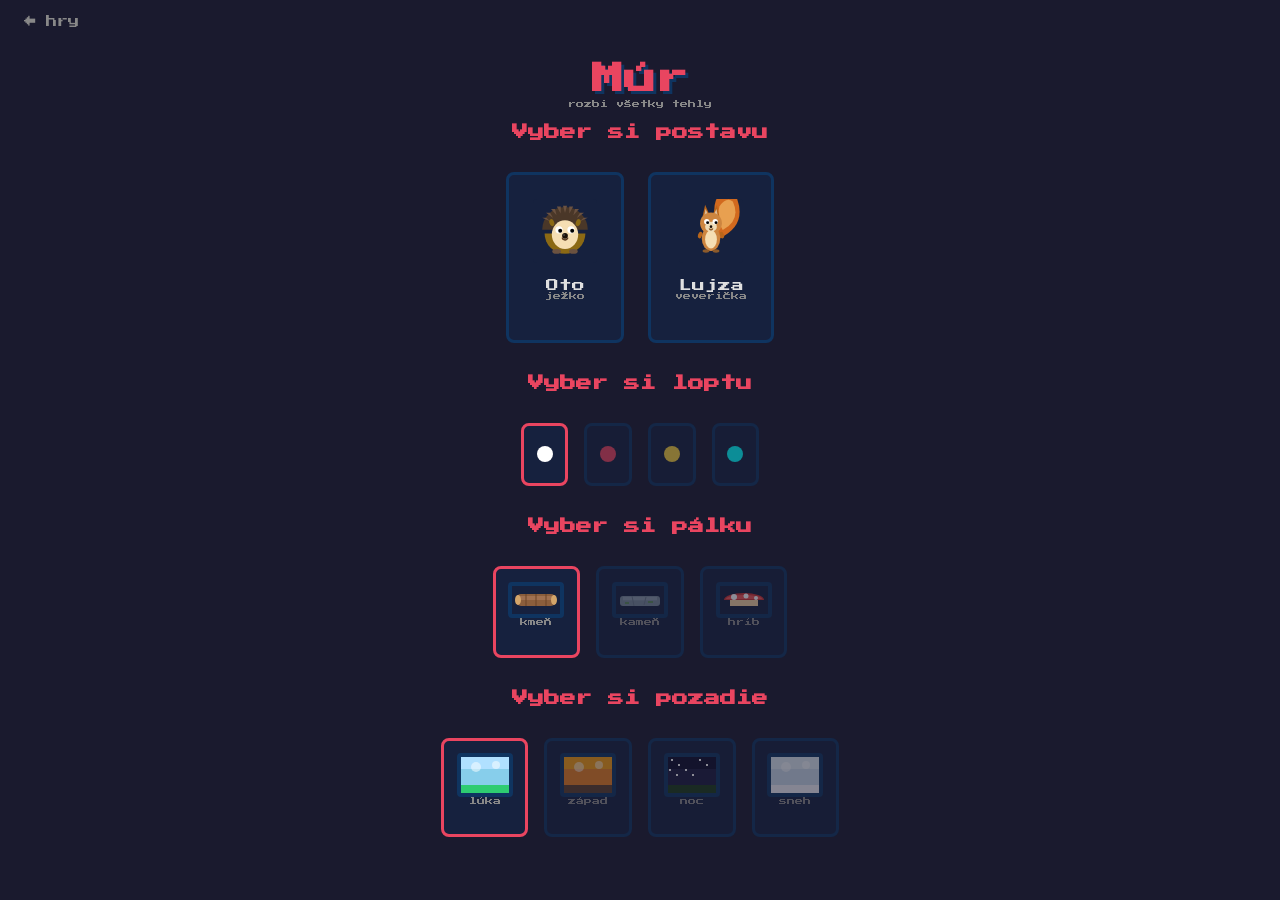
==== bricks.html @ 4e9477b6 "Slower ball with gradual speed increase, 3 paddle styles Ball starts at 2.5 speed (was 4) and increa" ====
<!DOCTYPE html>
<html lang="sk">
<head>
    <meta charset="UTF-8">
    <meta name="viewport" content="width=device-width, initial-scale=1.0">
    <title>Múr - Oto & Lujza</title>
    <link rel="icon" type="image/svg+xml" href="/static/favicon.svg">
    <link rel="stylesheet" href="/static/css/style.css">
</head>
<body>
    <a href="/" style="position:absolute; top:1rem; left:1.5rem; color:#888; text-decoration:none; font-size:0.7rem; font-family:'Press Start 2P',monospace;" onmouseover="this.style.color='#e94560'" onmouseout="this.style.color='#888'">&larr; hry</a>
    <h1>Múr</h1>
    <p class="subtitle">rozbi všetky tehly</p>

    <div id="char-select">
        <h2>Vyber si postavu</h2>
        <div class="char-options">
            <div class="char-option" onclick="selectCharacter('oto')">
                <canvas id="oto-preview"></canvas>
                <div class="name">Oto</div>
                <div class="subtitle">ježko</div>
            </div>
            <div class="char-option" onclick="selectCharacter('lujza')">
                <canvas id="lujza-preview"></canvas>
                <div class="name">Lujza</div>
                <div class="subtitle">veverička</div>
            </div>
        </div>

        <h2 class="fruit-title">Vyber si loptu</h2>
        <div class="fruit-options">
            <div class="fruit-option active" onclick="selectBallColor('white', this)">
                <div style="width:16px;height:16px;border-radius:50%;background:#fff;margin:8px auto;"></div>
            </div>
            <div class="fruit-option" onclick="selectBallColor('red', this)">
                <div style="width:16px;height:16px;border-radius:50%;background:#e94560;margin:8px auto;"></div>
            </div>
            <div class="fruit-option" onclick="selectBallColor('yellow', this)">
                <div style="width:16px;height:16px;border-radius:50%;background:#f4d03f;margin:8px auto;"></div>
            </div>
            <div class="fruit-option" onclick="selectBallColor('cyan', this)">
                <div style="width:16px;height:16px;border-radius:50%;background:#0ff;margin:8px auto;"></div>
            </div>
        </div>

        <h2 class="fruit-title">Vyber si pálku</h2>
        <div class="fruit-options">
            <div class="fruit-option active" onclick="selectPaddle('log', this)">
                <canvas id="paddle-log-preview"></canvas>
                <div class="subtitle">kmeň</div>
            </div>
            <div class="fruit-option" onclick="selectPaddle('stone', this)">
                <canvas id="paddle-stone-preview"></canvas>
                <div class="subtitle">kameň</div>
            </div>
            <div class="fruit-option" onclick="selectPaddle('mushroom', this)">
                <canvas id="paddle-mushroom-preview"></canvas>
                <div class="subtitle">hríb</div>
            </div>
        </div>

        <h2 class="fruit-title">Vyber si pozadie</h2>
        <div class="fruit-options">
            <div class="fruit-option active" onclick="selectBg('meadow', this)">
                <canvas id="bg-meadow-preview"></canvas>
                <div class="subtitle">lúka</div>
            </div>
            <div class="fruit-option" onclick="selectBg('sunset', this)">
                <canvas id="bg-sunset-preview"></canvas>
                <div class="subtitle">západ</div>
            </div>
            <div class="fruit-option" onclick="selectBg('night', this)">
                <canvas id="bg-night-preview"></canvas>
                <div class="subtitle">noc</div>
            </div>
            <div class="fruit-option" onclick="selectBg('snow', this)">
                <canvas id="bg-snow-preview"></canvas>
                <div class="subtitle">sneh</div>
            </div>
        </div>
    </div>

    <div id="game-screen" style="display:none; position:relative;">
        <div id="hud">
            <div>Skóre: <span id="score">0</span></div>
            <div id="lives">❤❤❤</div>
        </div>
        <canvas id="game"></canvas>
        <div id="mobile-controls">
            <button id="btn-left">&#9664;</button>
            <button id="btn-right">&#9654;</button>
        </div>
        <div id="game-over">
            <h2 id="end-title">Koniec hry!</h2>
            <div class="score">Skóre: <span id="final-score">0</span></div>
            <button onclick="startGame()">Hrať znova</button>
            <button onclick="backToSelect()">Zmeniť postavu</button>
        </div>
    </div>

    <script src="/static/js/sprites.js"></script>
    <script src="/static/js/sounds.js"></script>
    <script>
    const W = 480, H = 640;
    const PADDLE_W = 80, PADDLE_H = 14;
    const CHAR_SIZE = 40;
    const GROUND_H = 30;
    const PADDLE_Y = H - GROUND_H - CHAR_SIZE - PADDLE_H + 6;
    const BALL_R = 6;
    const BRICK_ROWS = 6, BRICK_COLS = 10;
    const BRICK_W = W / BRICK_COLS - 2, BRICK_H = 18;
    const BRICK_PAD = 2, BRICK_TOP = 40;
    const ROW_COLORS = ['#e94560', '#f39c12', '#f4d03f', '#2ecc71', '#3498db', '#9b59b6'];
    const BALL_SPEED_START = 2.5;
    const BALL_SPEED_INCREMENT = 0.0003;
    let ballSpeed;

    const BG_THEMES = {
        meadow: { sky: '#87CEEB', skyTop: '#B0E0FF', ground: '#2ecc71', groundLine: '#27ae60', tufts: '#1e8449', clouds: true },
        sunset: { sky: '#e67e22', skyTop: '#f39c12', ground: '#5a3e2b', groundLine: '#4a2e1b', tufts: '#3a2010', clouds: true },
        night: { sky: '#1a1a3e', skyTop: '#0d0d2b', ground: '#1a3a1a', groundLine: '#0f2a0f', tufts: '#0a200a', stars: true },
        snow: { sky: '#c8d8e8', skyTop: '#dce8f0', ground: '#f0f0f5', groundLine: '#dde0e8', tufts: '#c8ccd5', clouds: true },
    };
    const BALL_COLORS_MAP = { white: '#fff', red: '#e94560', yellow: '#f4d03f', cyan: '#0ff' };

    let canvas, ctx;
    let character = null;
    let ballColorChoice = 'white';
    let paddleStyle = 'log';
    let bgMode = 'meadow';
    let paddleX, ballX, ballY, ballDX, ballDY;
    let bricks, score, lives, running, animFrame;
    let keys = {};

    function init() {
        canvas = document.getElementById('game');
        ctx = canvas.getContext('2d');
        canvas.width = W;
        canvas.height = H;

        document.addEventListener('keydown', e => {
            keys[e.key] = true;
            if (e.key === 'Escape' && running) endGame(false);
        });
        document.addEventListener('keyup', e => keys[e.key] = false);

        const leftBtn = document.getElementById('btn-left');
        const rightBtn = document.getElementById('btn-right');
        leftBtn.addEventListener('touchstart', e => { e.preventDefault(); keys['ArrowLeft'] = true; });
        leftBtn.addEventListener('touchend', e => { e.preventDefault(); keys['ArrowLeft'] = false; });
        leftBtn.addEventListener('touchcancel', () => keys['ArrowLeft'] = false);
        rightBtn.addEventListener('touchstart', e => { e.preventDefault(); keys['ArrowRight'] = true; });
        rightBtn.addEventListener('touchend', e => { e.preventDefault(); keys['ArrowRight'] = false; });
        rightBtn.addEventListener('touchcancel', () => keys['ArrowRight'] = false);
        document.addEventListener('touchend', () => {
            if (!leftBtn.matches(':active')) keys['ArrowLeft'] = false;
            if (!rightBtn.matches(':active')) keys['ArrowRight'] = false;
        });

        setupPreviews();
    }

    function setupPreviews() {
        const otoC = document.getElementById('oto-preview');
        otoC.width = 64; otoC.height = 64;
        drawOto(otoC.getContext('2d'), 8, 8, 48);

        const lujzaC = document.getElementById('lujza-preview');
        lujzaC.width = 64; lujzaC.height = 64;
        drawLujza(lujzaC.getContext('2d'), 8, 8, 48);

        // Paddle previews
        const paddlePreviews = { 'paddle-log-preview': 'log', 'paddle-stone-preview': 'stone', 'paddle-mushroom-preview': 'mushroom' };
        for (const [id, style] of Object.entries(paddlePreviews)) {
            const c = document.getElementById(id);
            if (!c) continue;
            const cx = c.getContext('2d'); c.width = 48; c.height = 28;
            drawPaddleStyle(cx, 4, 8, 40, 12, style);
        }

        for (const [id, theme] of Object.entries(BG_THEMES)) {
            const c = document.getElementById('bg-' + id + '-preview');
            if (!c) continue;
            const cx = c.getContext('2d');
            c.width = 48; c.height = 36;
            cx.fillStyle = theme.sky; cx.fillRect(0, 0, 48, 36);
            cx.fillStyle = theme.skyTop; cx.fillRect(0, 0, 48, 12);
            cx.fillStyle = theme.ground; cx.fillRect(0, 28, 48, 8);
            if (theme.stars) { cx.fillStyle = '#fff'; for (let i = 0; i < 8; i++) cx.fillRect((i*7+3)%44, (i*5+2)%20, 2, 2); }
            if (theme.clouds) { cx.fillStyle = 'rgba(255,255,255,0.5)'; cx.beginPath(); cx.arc(15,10,5,0,Math.PI*2); cx.fill(); cx.beginPath(); cx.arc(35,8,4,0,Math.PI*2); cx.fill(); }
        }
    }

    function selectCharacter(c) {
        initAudio();
        character = c;
        document.getElementById('char-select').style.display = 'none';
        document.getElementById('game-screen').style.display = 'block';
        startGame();
    }

    function selectBallColor(c, el) {
        ballColorChoice = c;
        el.parentElement.querySelectorAll('.fruit-option').forEach(o => o.classList.remove('active'));
        el.classList.add('active');
    }

    function selectPaddle(s, el) {
        paddleStyle = s;
        el.parentElement.querySelectorAll('.fruit-option').forEach(o => o.classList.remove('active'));
        el.classList.add('active');
    }

    function selectBg(m, el) {
        bgMode = m;
        el.parentElement.querySelectorAll('.fruit-option').forEach(o => o.classList.remove('active'));
        el.classList.add('active');
    }

    function backToSelect() {
        running = false;
        if (animFrame) cancelAnimationFrame(animFrame);
        document.getElementById('game-over').style.display = 'none';
        document.getElementById('game-screen').style.display = 'none';
        document.getElementById('char-select').style.display = 'block';
    }

    function startGame() {
        paddleX = W / 2 - PADDLE_W / 2;
        ballX = W / 2;
        ballY = PADDLE_Y - BALL_R - 1;
        const angle = (-0.5 + Math.random()) * 0.8 - Math.PI / 2;
        ballDX = Math.cos(angle) * ballSpeed;
        ballDY = Math.sin(angle) * ballSpeed;
        score = 0; lives = 3; ballSpeed = BALL_SPEED_START;
        bricks = [];
        for (let row = 0; row < BRICK_ROWS; row++) {
            for (let col = 0; col < BRICK_COLS; col++) {
                bricks.push({
                    x: col * (BRICK_W + BRICK_PAD) + BRICK_PAD,
                    y: BRICK_TOP + row * (BRICK_H + BRICK_PAD),
                    w: BRICK_W, h: BRICK_H,
                    color: ROW_COLORS[row], alive: true,
                    points: (BRICK_ROWS - row) * 10,
                });
            }
        }
        running = true;
        document.getElementById('game-over').style.display = 'none';
        updateHUD();
        if (animFrame) cancelAnimationFrame(animFrame);
        animFrame = requestAnimationFrame(loop);
    }

    function updateHUD() {
        document.getElementById('score').textContent = score;
        document.getElementById('lives').textContent = '❤'.repeat(lives);
    }

    function loop() {
        if (!running) return;
        update();
        draw();
        animFrame = requestAnimationFrame(loop);
    }

    function update() {
        const speed = 7;
        if (keys['ArrowLeft'] || keys['a']) paddleX = Math.max(0, paddleX - speed);
        if (keys['ArrowRight'] || keys['d']) paddleX = Math.min(W - PADDLE_W, paddleX + speed);

        ballSpeed += BALL_SPEED_INCREMENT;
        // Normalize and apply current speed
        const mag = Math.sqrt(ballDX * ballDX + ballDY * ballDY);
        if (mag > 0) { ballDX = (ballDX / mag) * ballSpeed; ballDY = (ballDY / mag) * ballSpeed; }
        ballX += ballDX; ballY += ballDY;

        if (ballX - BALL_R <= 0) { ballX = BALL_R; ballDX = Math.abs(ballDX); }
        if (ballX + BALL_R >= W) { ballX = W - BALL_R; ballDX = -Math.abs(ballDX); }
        if (ballY - BALL_R <= 0) { ballY = BALL_R; ballDY = Math.abs(ballDY); }

        if (ballDY > 0 && ballY + BALL_R >= PADDLE_Y && ballY + BALL_R <= PADDLE_Y + PADDLE_H + 4 &&
            ballX >= paddleX && ballX <= paddleX + PADDLE_W) {
            ballDY = -Math.abs(ballDY);
            ballDX = ((ballX - paddleX) / PADDLE_W - 0.5) * 6;
            ballY = PADDLE_Y - BALL_R;
            playCatch();
        }

        if (ballY - BALL_R > H) {
            lives--; updateHUD(); playDrop();
            if (lives <= 0) { endGame(false); return; }
            ballX = paddleX + PADDLE_W / 2;
            ballY = PADDLE_Y - BALL_R - 1;
            const angle = (-0.5 + Math.random()) * 0.8 - Math.PI / 2;
            ballDX = Math.cos(angle) * ballSpeed;
            ballDY = Math.sin(angle) * ballSpeed;
        }

        let allDead = true;
        for (const b of bricks) {
            if (!b.alive) continue;
            allDead = false;
            if (ballX + BALL_R > b.x && ballX - BALL_R < b.x + b.w &&
                ballY + BALL_R > b.y && ballY - BALL_R < b.y + b.h) {
                b.alive = false; score += b.points; updateHUD(); playCatch();
                const ox = Math.min(ballX + BALL_R - b.x, b.x + b.w - (ballX - BALL_R));
                const oy = Math.min(ballY + BALL_R - b.y, b.y + b.h - (ballY - BALL_R));
                if (ox < oy) ballDX = -ballDX; else ballDY = -ballDY;
                break;
            }
        }
        if (allDead) endGame(true);
    }

    function drawPaddleStyle(ctx, x, y, w, h, style) {
        if (style === 'log') {
            // Tree trunk / log
            ctx.fillStyle = '#8B5E3C';
            ctx.beginPath(); ctx.roundRect(x, y, w, h, 5); ctx.fill();
            ctx.fillStyle = '#A07050';
            ctx.fillRect(x + 3, y + 2, w - 6, h / 3);
            // Bark lines
            ctx.strokeStyle = '#6B4226'; ctx.lineWidth = 1;
            ctx.beginPath(); ctx.moveTo(x + w * 0.25, y); ctx.lineTo(x + w * 0.25, y + h); ctx.stroke();
            ctx.beginPath(); ctx.moveTo(x + w * 0.5, y); ctx.lineTo(x + w * 0.5, y + h); ctx.stroke();
            ctx.beginPath(); ctx.moveTo(x + w * 0.75, y); ctx.lineTo(x + w * 0.75, y + h); ctx.stroke();
            // Ring on ends
            ctx.fillStyle = '#D4A56A';
            ctx.beginPath(); ctx.ellipse(x + 2, y + h / 2, 3, h / 2 - 1, 0, 0, Math.PI * 2); ctx.fill();
            ctx.beginPath(); ctx.ellipse(x + w - 2, y + h / 2, 3, h / 2 - 1, 0, 0, Math.PI * 2); ctx.fill();
        } else if (style === 'stone') {
            // Flat stone slab
            ctx.fillStyle = '#778899';
            ctx.beginPath(); ctx.roundRect(x, y + 2, w, h - 2, 3); ctx.fill();
            ctx.fillStyle = '#8a9aaa';
            ctx.fillRect(x + 3, y + 3, w - 6, (h - 2) / 3);
            // Cracks
            ctx.strokeStyle = '#667788'; ctx.lineWidth = 1;
            ctx.beginPath(); ctx.moveTo(x + w * 0.3, y + 2); ctx.lineTo(x + w * 0.35, y + h); ctx.stroke();
            ctx.beginPath(); ctx.moveTo(x + w * 0.65, y + 3); ctx.lineTo(x + w * 0.6, y + h - 1); ctx.stroke();
            // Moss spots
            ctx.fillStyle = '#5a8a5a';
            ctx.fillRect(x + 5, y + h - 4, 4, 2);
            ctx.fillRect(x + w - 12, y + h - 5, 5, 2);
        } else if (style === 'mushroom') {
            // Mushroom cap (wide, flat)
            ctx.fillStyle = '#cc3333';
            ctx.beginPath();
            ctx.ellipse(x + w / 2, y + h / 2, w / 2, h / 2 + 1, 0, Math.PI, 0);
            ctx.fill();
            ctx.fillStyle = '#ee5555';
            ctx.beginPath();
            ctx.ellipse(x + w / 2, y + h / 2 - 1, w / 2 - 2, h / 3, 0, Math.PI, 0);
            ctx.fill();
            // White spots
            ctx.fillStyle = '#fff';
            ctx.beginPath(); ctx.arc(x + w * 0.25, y + 3, 3, 0, Math.PI * 2); ctx.fill();
            ctx.beginPath(); ctx.arc(x + w * 0.55, y + 2, 2.5, 0, Math.PI * 2); ctx.fill();
            ctx.beginPath(); ctx.arc(x + w * 0.8, y + 4, 2, 0, Math.PI * 2); ctx.fill();
            // Bottom (gills)
            ctx.fillStyle = '#f0d0a0';
            ctx.fillRect(x + w * 0.15, y + h / 2, w * 0.7, h / 2);
        }
    }

    function drawCloud(ctx, x, y, size) {
        ctx.beginPath();
        ctx.arc(x, y, size * 0.4, 0, Math.PI * 2);
        ctx.arc(x + size * 0.3, y - size * 0.15, size * 0.35, 0, Math.PI * 2);
        ctx.arc(x + size * 0.6, y, size * 0.3, 0, Math.PI * 2);
        ctx.fill();
    }

    function draw() {
        const bg = BG_THEMES[bgMode] || BG_THEMES.meadow;

        ctx.fillStyle = bg.sky; ctx.fillRect(0, 0, W, H);
        ctx.fillStyle = bg.skyTop; ctx.fillRect(0, 0, W, H / 4);

        if (bg.stars) {
            ctx.fillStyle = '#fff';
            for (let i = 0; i < 40; i++) ctx.fillRect((i*97+13)%W, (i*53+7)%(H-100), 2, 2);
        }
        if (bg.clouds) {
            ctx.fillStyle = bgMode === 'sunset' ? 'rgba(255,255,255,0.3)' : bgMode === 'snow' ? 'rgba(255,255,255,0.6)' : '#fff';
            drawCloud(ctx, 50, 60, 50); drawCloud(ctx, 250, 30, 40); drawCloud(ctx, 400, 70, 35);
        }

        ctx.fillStyle = bg.ground; ctx.fillRect(0, H - GROUND_H, W, GROUND_H);
        ctx.fillStyle = bg.groundLine; ctx.fillRect(0, H - GROUND_H, W, 4);
        ctx.fillStyle = bg.tufts;
        for (let i = 0; i < W; i += 12) ctx.fillRect(i, H - GROUND_H - 2, 3, 4);

        // Bricks
        for (const b of bricks) {
            if (!b.alive) continue;
            ctx.fillStyle = b.color;
            ctx.beginPath(); ctx.roundRect(b.x, b.y, b.w, b.h, 3); ctx.fill();
            ctx.fillStyle = 'rgba(255,255,255,0.15)';
            ctx.fillRect(b.x + 2, b.y + 2, b.w - 4, b.h / 3);
        }

        // Character standing on ground
        const charX = paddleX + PADDLE_W / 2 - CHAR_SIZE / 2;
        const charY = H - GROUND_H - CHAR_SIZE;
        if (character === 'oto') drawOto(ctx, charX, charY, CHAR_SIZE);
        else drawLujza(ctx, charX, charY, CHAR_SIZE);

        // Paddle on character's head
        drawPaddleStyle(ctx, paddleX, PADDLE_Y, PADDLE_W, PADDLE_H, paddleStyle);

        // Ball
        const bc = BALL_COLORS_MAP[ballColorChoice] || '#fff';
        ctx.fillStyle = bc;
        ctx.beginPath(); ctx.arc(ballX, ballY, BALL_R, 0, Math.PI * 2); ctx.fill();
        ctx.globalAlpha = 0.3; ctx.beginPath(); ctx.arc(ballX, ballY, BALL_R + 3, 0, Math.PI * 2); ctx.fill();
        ctx.globalAlpha = 1;

        // Lives as hearts
        for (let i = 0; i < lives; i++) drawHeart(ctx, W - 30 - i * 25, 10, 20);

        // Score
        ctx.fillStyle = '#1a1a2e';
        ctx.font = '12px "Press Start 2P", monospace';
        ctx.fillText('Skóre: ' + score, 10, 22);
    }

    function endGame(won) {
        running = false;
        cancelAnimationFrame(animFrame);
        if (won) playCatch(); else playGameOver();
        document.getElementById('end-title').textContent = won ? 'Výborne! 🎉' : 'Koniec hry!';
        document.getElementById('final-score').textContent = score;
        document.getElementById('game-over').style.display = 'block';
    }

    window.addEventListener('load', init);
    </script>
</body>
</html>
---- static/css/style.css ----
@import url('https://fonts.googleapis.com/css2?family=Press+Start+2P&display=swap');

* { margin: 0; padding: 0; box-sizing: border-box; }

body {
    background: #1a1a2e;
    color: #e0e0e0;
    font-family: 'Press Start 2P', monospace;
    display: flex;
    flex-direction: column;
    align-items: center;
    justify-content: center;
    min-height: 100dvh;
    overflow: hidden;
    padding: 0.5rem;
}

h1 {
    font-size: clamp(1rem, 5vw, 2rem);
    color: #e94560;
    margin-bottom: 0.3rem;
    text-shadow: 3px 3px 0 #0f3460;
}

.subtitle {
    font-size: 0.5rem;
    color: #888;
    margin-bottom: 1rem;
}

canvas {
    border: 4px solid #0f3460;
    border-radius: 4px;
    image-rendering: pixelated;
    background: #16213e;
    max-width: 100%;
    max-height: calc(100dvh - 120px);
    width: auto;
    height: auto;
}

#hud {
    display: flex;
    justify-content: space-between;
    width: 100%;
    max-width: 480px;
    padding: 0.5rem 0;
    font-size: 0.7rem;
}

#hud span {
    color: #e94560;
}

/* Character select screen */
#char-select {
    text-align: center;
}

#char-select h2 {
    font-size: 1rem;
    margin-bottom: 2rem;
    color: #e94560;
}

.char-options {
    display: flex;
    gap: 1.5rem;
    justify-content: center;
}

.fruit-title {
    margin-top: 2rem !important;
}

.fruit-options {
    display: flex;
    gap: 1rem;
    justify-content: center;
}

.fruit-option {
    cursor: pointer;
    text-align: center;
    padding: 0.8rem;
    border: 3px solid #0f3460;
    border-radius: 8px;
    background: #16213e;
    transition: all 0.2s;
    opacity: 0.5;
}

.fruit-option:hover {
    border-color: #e94560;
    opacity: 0.8;
}

.fruit-option.active {
    border-color: #e94560;
    opacity: 1;
}

.char-option {
    cursor: pointer;
    text-align: center;
    padding: 1.5rem;
    border: 3px solid #0f3460;
    border-radius: 8px;
    background: #16213e;
    transition: all 0.2s;
}

.char-option:hover {
    border-color: #e94560;
    transform: scale(1.05);
}

.char-option canvas {
    border: none;
    margin-bottom: 0.5rem;
}

.char-option .name {
    font-size: 0.8rem;
    color: #e0e0e0;
    margin-top: 0.5rem;
}

/* Game over */
#game-over {
    display: none;
    text-align: center;
    position: absolute;
    top: 50%;
    left: 50%;
    transform: translate(-50%, -50%);
    z-index: 10;
}

#game-over h2 {
    font-size: 1.5rem;
    color: #e94560;
    margin-bottom: 1rem;
}

#game-over .score {
    font-size: 0.8rem;
    margin-bottom: 2rem;
}

#game-over button {
    font-family: 'Press Start 2P', monospace;
    font-size: 0.7rem;
    padding: 0.8rem 1.5rem;
    background: #e94560;
    color: white;
    border: none;
    border-radius: 4px;
    cursor: pointer;
    margin: 0.3rem;
}

#game-over button:hover {
    background: #c73652;
}

/* Name input */
#player-name {
    font-family: 'Press Start 2P', monospace;
    font-size: 0.6rem;
    padding: 0.6rem 1rem;
    border: 2px solid #0f3460;
    border-radius: 4px;
    background: #16213e;
    color: #e0e0e0;
    outline: none;
    width: 180px;
    margin-bottom: 0.5rem;
}

#player-name:focus {
    border-color: #e94560;
}

#name-input-area {
    margin-bottom: 1rem;
}

#name-input-area button {
    font-size: 0.55rem;
    padding: 0.5rem 1rem;
}

.saved-msg {
    color: #2ecc71;
    font-size: 0.7rem;
    margin-bottom: 1rem;
}

/* Leaderboard */
#leaderboard {
    text-align: center;
    max-width: 400px;
    width: 90vw;
}

#leaderboard h2 {
    font-size: 1.2rem;
    color: #e94560;
    margin-bottom: 1rem;
}

.lb-tabs {
    display: flex;
    justify-content: center;
    gap: 0.5rem;
    margin-bottom: 1rem;
}

.lb-tab {
    font-family: 'Press Start 2P', monospace;
    font-size: 0.6rem;
    padding: 0.5rem 1rem;
    border: 2px solid #0f3460;
    border-radius: 4px;
    background: transparent;
    color: #888;
    cursor: pointer;
}

.lb-tab.active {
    border-color: #e94560;
    color: #e94560;
}

#lb-list {
    margin-bottom: 1rem;
}

.lb-row {
    display: flex;
    justify-content: space-between;
    padding: 0.4rem 0.8rem;
    font-size: 0.6rem;
    border-bottom: 1px solid #0f3460;
}

.lb-row .lb-rank {
    color: #e94560;
    width: 2rem;
    text-align: left;
}

.lb-row .lb-name {
    flex: 1;
    text-align: left;
}

.lb-row .lb-score {
    color: #e94560;
    width: 4rem;
    text-align: right;
}

.lb-highlight {
    background: #0f3460;
    border-radius: 4px;
    color: #e94560;
}

.lb-highlight .lb-name {
    color: #e94560;
}

.lb-empty {
    color: #555;
    font-size: 0.6rem;
    padding: 2rem 0;
}

#leaderboard > button {
    font-family: 'Press Start 2P', monospace;
    font-size: 0.6rem;
    padding: 0.6rem 1.2rem;
    background: #e94560;
    color: white;
    border: none;
    border-radius: 4px;
    cursor: pointer;
}

#leaderboard > button:hover {
    background: #c73652;
}

/* Mobile controls */
#mobile-controls {
    display: none;
    justify-content: center;
    gap: 2rem;
    padding: 0.5rem 0;
}

#mobile-controls button {
    font-size: 2rem;
    width: 70px;
    height: 50px;
    border: 3px solid #0f3460;
    border-radius: 8px;
    background: #16213e;
    color: #e0e0e0;
    cursor: pointer;
    user-select: none;
    -webkit-user-select: none;
    touch-action: manipulation;
}

#mobile-controls button:active {
    background: #e94560;
    border-color: #e94560;
}

@media (pointer: coarse) {
    #mobile-controls {
        display: flex;
    }
}

.leaderboard-btn {
    font-family: 'Press Start 2P', monospace;
    font-size: 0.6rem;
    padding: 0.6rem 1.2rem;
    background: transparent;
    color: #888;
    border: 2px solid #0f3460;
    border-radius: 4px;
    cursor: pointer;
    margin-top: 1.5rem;
}

.leaderboard-btn:hover {
    border-color: #e94560;
    color: #e94560;
}

#game-screen {
    display: none;
    position: relative;
}
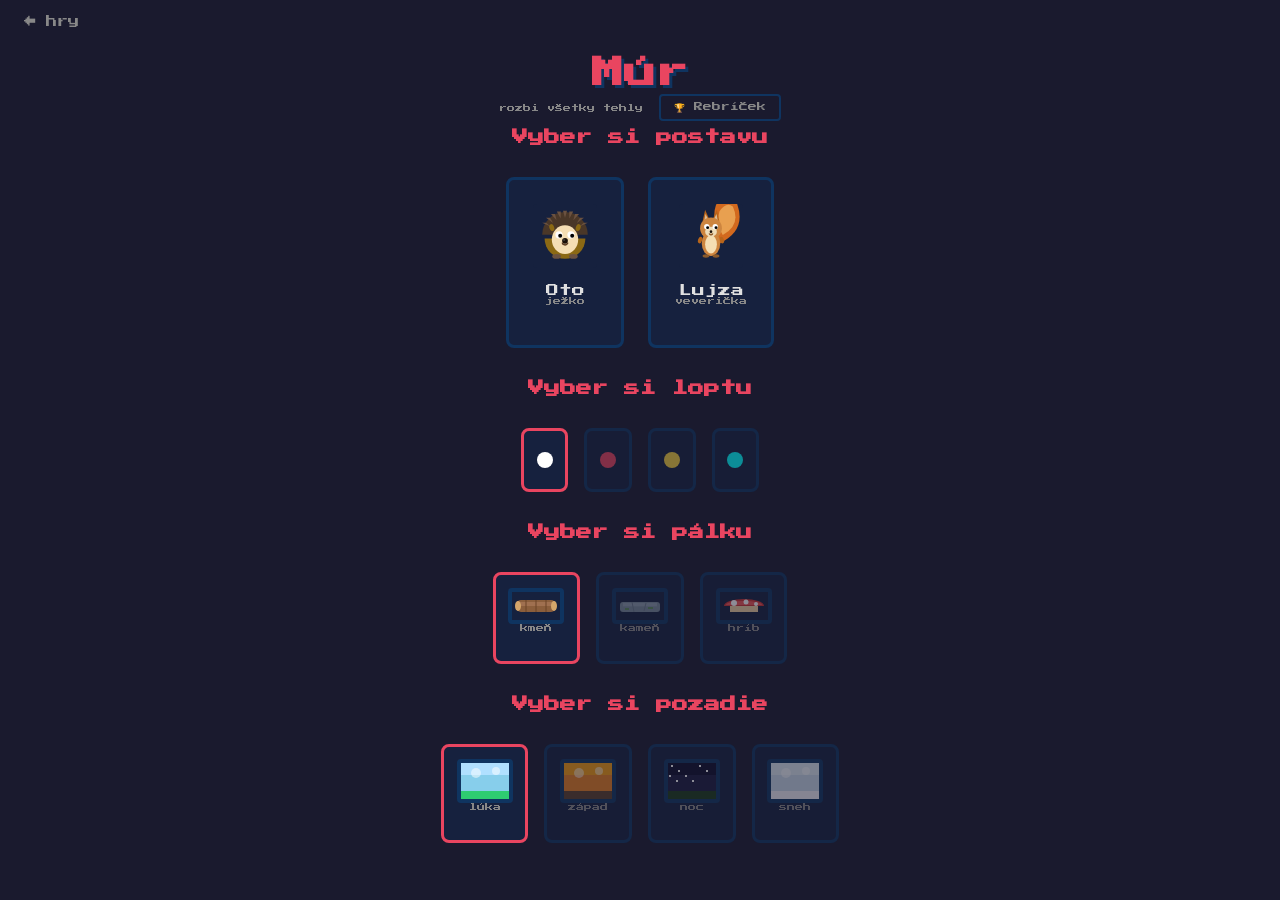
==== commit 76029354: "Add leaderboard to brick breaker, separate scores per game - Scores now have a 'game' column (apples" ====
--- a/bricks.html
+++ b/bricks.html
@@ -10,7 +10,10 @@
 <body>
     <a href="/" style="position:absolute; top:1rem; left:1.5rem; color:#888; text-decoration:none; font-size:0.7rem; font-family:'Press Start 2P',monospace;" onmouseover="this.style.color='#e94560'" onmouseout="this.style.color='#888'">&larr; hry</a>
     <h1>Múr</h1>
-    <p class="subtitle">rozbi všetky tehly</p>
+    <div style="display:flex; align-items:center; gap:1rem; margin-bottom:0.5rem;">
+        <p class="subtitle" style="margin:0">rozbi všetky tehly</p>
+        <button class="leaderboard-btn" onclick="showLeaderboard()" style="margin:0; font-size:0.55rem; padding:0.4rem 0.8rem;">🏆 Rebríček</button>
+    </div>
 
     <div id="char-select">
         <h2>Vyber si postavu</h2>
@@ -93,9 +96,25 @@
         <div id="game-over">
             <h2 id="end-title">Koniec hry!</h2>
             <div class="score">Skóre: <span id="final-score">0</span></div>
+            <div id="name-input-area">
+                <input type="text" id="player-name" placeholder="Tvoje meno" maxlength="20"
+                    autocomplete="off" spellcheck="false"
+                    style="font-family:'Press Start 2P',monospace; font-size:0.6rem; padding:0.6rem 1rem; border:2px solid #0f3460; border-radius:4px; background:#16213e; color:#e0e0e0; outline:none; width:180px; margin-bottom:0.5rem;">
+                <button onclick="submitScore()">Uložiť skóre</button>
+            </div>
             <button onclick="startGame()">Hrať znova</button>
             <button onclick="backToSelect()">Zmeniť postavu</button>
         </div>
+    </div>
+
+    <div id="leaderboard" style="display:none; text-align:center; max-width:400px; width:90vw;">
+        <h2 style="font-size:1.2rem; color:#e94560; margin-bottom:1rem;">Rebríček</h2>
+        <div class="lb-tabs" style="display:flex; justify-content:center; gap:0.5rem; margin-bottom:1rem;">
+            <button class="lb-tab active" onclick="switchTab('weekly', this)" style="font-family:'Press Start 2P',monospace; font-size:0.6rem; padding:0.5rem 1rem; border:2px solid #0f3460; border-radius:4px; background:transparent; color:#e94560; cursor:pointer; border-color:#e94560;">Týždeň</button>
+            <button class="lb-tab" onclick="switchTab('total', this)" style="font-family:'Press Start 2P',monospace; font-size:0.6rem; padding:0.5rem 1rem; border:2px solid #0f3460; border-radius:4px; background:transparent; color:#888; cursor:pointer;">Celkovo</button>
+        </div>
+        <div id="lb-list"></div>
+        <button onclick="hideLeaderboard()" style="font-family:'Press Start 2P',monospace; font-size:0.6rem; padding:0.6rem 1.2rem; background:#e94560; color:white; border:none; border-radius:4px; cursor:pointer; margin-top:1rem;">Späť</button>
     </div>
 
     <script src="/static/js/sprites.js"></script>
@@ -229,10 +248,10 @@
         paddleX = W / 2 - PADDLE_W / 2;
         ballX = W / 2;
         ballY = PADDLE_Y - BALL_R - 1;
+        score = 0; lives = 3; ballSpeed = BALL_SPEED_START;
         const angle = (-0.5 + Math.random()) * 0.8 - Math.PI / 2;
         ballDX = Math.cos(angle) * ballSpeed;
         ballDY = Math.sin(angle) * ballSpeed;
-        score = 0; lives = 3; ballSpeed = BALL_SPEED_START;
         bricks = [];
         for (let row = 0; row < BRICK_ROWS; row++) {
             for (let col = 0; col < BRICK_COLS; col++) {
@@ -426,16 +445,125 @@
         ctx.fillText('Skóre: ' + score, 10, 22);
     }
 
-    function endGame(won) {
+    let highScore = 0;
+
+    async function fetchHighScore() {
+        try {
+            const resp = await fetch('api/scores');
+            const data = await resp.json();
+            if (data.total && data.total.length > 0) {
+                highScore = data.total[0].score;
+            }
+        } catch (e) {}
+    }
+
+    async function endGame(won) {
         running = false;
         cancelAnimationFrame(animFrame);
         if (won) playCatch(); else playGameOver();
         document.getElementById('end-title').textContent = won ? 'Výborne! 🎉' : 'Koniec hry!';
         document.getElementById('final-score').textContent = score;
+
+        // Check if top 15
+        let isTop = false;
+        try {
+            const resp = await fetch('api/scores');
+            const data = await resp.json();
+            const topScores = data.total || [];
+            isTop = topScores.length < 15 || score > (topScores[topScores.length - 1]?.score || 0);
+        } catch (e) { isTop = true; }
+
+        if (isTop && score > 0) {
+            const savedName = localStorage.getItem('vinte-player-name') || '';
+            if (savedName) {
+                document.getElementById('name-input-area').style.display = 'none';
+                try {
+                    await fetch('api/scores', {
+                        method: 'POST',
+                        headers: {'Content-Type': 'application/json'},
+                        body: JSON.stringify({name: savedName, score, character, extra: paddleStyle}),
+                    });
+                } catch (e) {}
+                if (score > highScore) highScore = score;
+                document.getElementById('game-over').style.display = 'none';
+                document.getElementById('game-screen').style.display = 'none';
+                await showLeaderboard();
+                return;
+            }
+            document.getElementById('name-input-area').style.display = 'block';
+            document.getElementById('player-name').value = '';
+            document.getElementById('player-name').focus();
+        } else {
+            document.getElementById('name-input-area').style.display = 'none';
+        }
         document.getElementById('game-over').style.display = 'block';
     }
 
-    window.addEventListener('load', init);
+    async function submitScore() {
+        const nameInput = document.getElementById('player-name');
+        const name = nameInput.value.trim();
+        if (!name) { nameInput.focus(); return; }
+        localStorage.setItem('vinte-player-name', name);
+        try {
+            await fetch('api/scores', {
+                method: 'POST',
+                headers: {'Content-Type': 'application/json'},
+                body: JSON.stringify({name, score, character, extra: paddleStyle}),
+            });
+        } catch (e) {}
+        if (score > highScore) highScore = score;
+        document.getElementById('game-over').style.display = 'none';
+        document.getElementById('game-screen').style.display = 'none';
+        await showLeaderboard();
+    }
+
+    let currentLbTab = 'weekly';
+    let lbData = null;
+
+    async function showLeaderboard() {
+        document.getElementById('char-select').style.display = 'none';
+        document.getElementById('game-screen').style.display = 'none';
+        document.getElementById('leaderboard').style.display = 'block';
+        try {
+            const resp = await fetch('/api/scores/bricks');
+            lbData = await resp.json();
+        } catch (e) { lbData = {total: [], weekly: []}; }
+        renderLeaderboard();
+    }
+
+    function hideLeaderboard() {
+        document.getElementById('leaderboard').style.display = 'none';
+        document.getElementById('char-select').style.display = 'block';
+    }
+
+    function switchTab(tab, btn) {
+        currentLbTab = tab;
+        document.querySelectorAll('.lb-tab').forEach(t => { t.classList.remove('active'); t.style.borderColor = '#0f3460'; t.style.color = '#888'; });
+        btn.classList.add('active'); btn.style.borderColor = '#e94560'; btn.style.color = '#e94560';
+        renderLeaderboard();
+    }
+
+    function renderLeaderboard() {
+        const list = document.getElementById('lb-list');
+        const data = lbData ? lbData[currentLbTab] : [];
+        if (!data || data.length === 0) {
+            list.innerHTML = '<p style="color:#555; font-size:0.6rem; padding:2rem 0;">Zatiaľ žiadne skóre</p>';
+            return;
+        }
+        const playerName = localStorage.getItem('vinte-player-name') || '';
+        let highlighted = false;
+        list.innerHTML = data.map((entry, i) => {
+            const isPlayer = !highlighted && entry.name === playerName && entry.score === score;
+            if (isPlayer) highlighted = true;
+            return `<div style="display:flex; justify-content:space-between; padding:0.4rem 0.8rem; font-size:0.6rem; border-bottom:1px solid #0f3460; ${isPlayer ? 'background:#0f3460; border-radius:4px;' : ''}">
+                <span style="color:#e94560; width:2rem; text-align:left;">${i + 1}.</span>
+                <span style="flex:1; text-align:left; ${isPlayer ? 'color:#e94560;' : ''}">${entry.name}</span>
+                <span style="color:#e94560; width:4rem; text-align:right;">${entry.score}</span>
+            </div>`;
+        }).join('');
+    }
+
+    window.addEventListener('load', () => { init(); fetchHighScore(); });
     </script>
 </body>
 </html>
